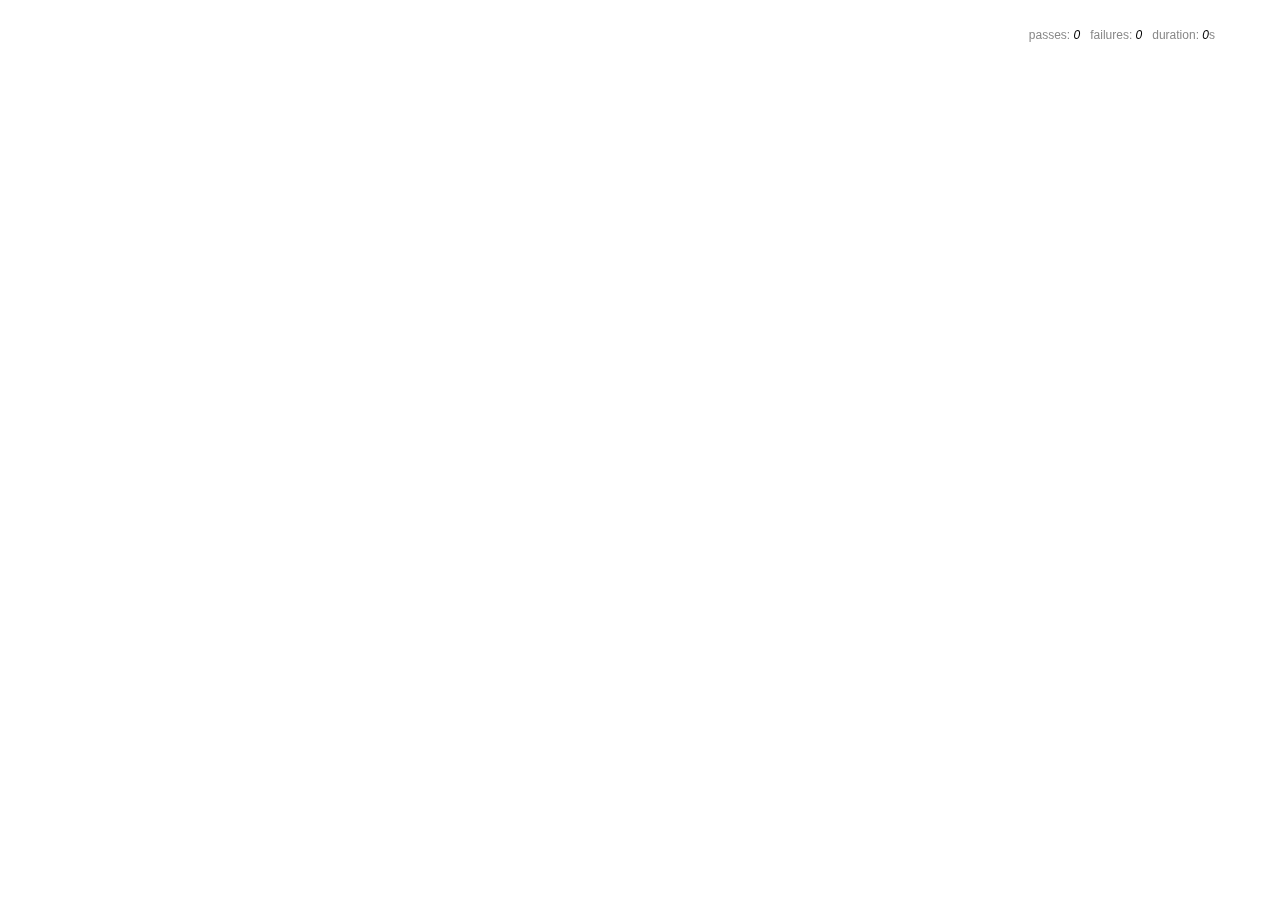
==== spec/test.html @ 6a2d5527 "adding and displaying working" ====
<!doctype html>
<html lang="en">
  <head>
    <meta charset="utf-8">
    <meta http-equiv="X-UA-Compatible" content="IE=edge">
    <meta name="viewport" content="width=device-width, initial-scale=1">
    <title>Mocha Spec Runner</title>
    <link rel="stylesheet" href="../bower_components/mocha/mocha.css">
  </head>
  <body>
    <div id="mocha">
      <div class="mocha-fixture hidden">
        <input id="displayoutput">
      </div>
    </div>

    <script src="../bower_components/mocha/mocha.js"></script>
    <script>mocha.setup('bdd');</script>
    <!-- http://mochajs.org/#interfaces -->
    <!-- 'tdd' provides suite(), test(), setup(), & teardown() -->
    <!-- 'bdd' provides describe(), it(), before(), after(), beforeEach(), & afterEach() -->

    <script src="../bower_components/chai/chai.js"></script>
    <script>
        var assert = chai.assert;
        var expect = chai.expect;
        var should = chai.should();
    </script>

    <!-- include source files here... -->
    <script src="../bower_components/jquery/dist/jquery.min.js"></script>
    <script src="../main.js"></script>

    <!-- include spec files here... -->
    <script src="test.js"></script>

    <script>mocha.run()</script>
  </body>
</html>
---- bower_components/mocha/mocha.css ----
@charset "utf-8";

body {
  margin:0;
}

#mocha {
  font: 20px/1.5 "Helvetica Neue", Helvetica, Arial, sans-serif;
  margin: 60px 50px;
}

#mocha ul,
#mocha li {
  margin: 0;
  padding: 0;
}

#mocha ul {
  list-style: none;
}

#mocha h1,
#mocha h2 {
  margin: 0;
}

#mocha h1 {
  margin-top: 15px;
  font-size: 1em;
  font-weight: 200;
}

#mocha h1 a {
  text-decoration: none;
  color: inherit;
}

#mocha h1 a:hover {
  text-decoration: underline;
}

#mocha .suite .suite h1 {
  margin-top: 0;
  font-size: .8em;
}

#mocha .hidden {
  display: none;
}

#mocha h2 {
  font-size: 12px;
  font-weight: normal;
  cursor: pointer;
}

#mocha .suite {
  margin-left: 15px;
}

#mocha .test {
  margin-left: 15px;
  overflow: hidden;
}

#mocha .test.pending:hover h2::after {
  content: '(pending)';
  font-family: arial, sans-serif;
}

#mocha .test.pass.medium .duration {
  background: #c09853;
}

#mocha .test.pass.slow .duration {
  background: #b94a48;
}

#mocha .test.pass::before {
  content: '✓';
  font-size: 12px;
  display: block;
  float: left;
  margin-right: 5px;
  color: #00d6b2;
}

#mocha .test.pass .duration {
  font-size: 9px;
  margin-left: 5px;
  padding: 2px 5px;
  color: #fff;
  -webkit-box-shadow: inset 0 1px 1px rgba(0,0,0,.2);
  -moz-box-shadow: inset 0 1px 1px rgba(0,0,0,.2);
  box-shadow: inset 0 1px 1px rgba(0,0,0,.2);
  -webkit-border-radius: 5px;
  -moz-border-radius: 5px;
  -ms-border-radius: 5px;
  -o-border-radius: 5px;
  border-radius: 5px;
}

#mocha .test.pass.fast .duration {
  display: none;
}

#mocha .test.pending {
  color: #0b97c4;
}

#mocha .test.pending::before {
  content: '◦';
  color: #0b97c4;
}

#mocha .test.fail {
  color: #c00;
}

#mocha .test.fail pre {
  color: black;
}

#mocha .test.fail::before {
  content: '✖';
  font-size: 12px;
  display: block;
  float: left;
  margin-right: 5px;
  color: #c00;
}

#mocha .test pre.error {
  color: #c00;
  max-height: 300px;
  overflow: auto;
}

/**
 * (1): approximate for browsers not supporting calc
 * (2): 42 = 2*15 + 2*10 + 2*1 (padding + margin + border)
 *      ^^ seriously
 */
#mocha .test pre {
  display: block;
  float: left;
  clear: left;
  font: 12px/1.5 monaco, monospace;
  margin: 5px;
  padding: 15px;
  border: 1px solid #eee;
  max-width: 85%; /*(1)*/
  max-width: calc(100% - 42px); /*(2)*/
  word-wrap: break-word;
  border-bottom-color: #ddd;
  -webkit-border-radius: 3px;
  -webkit-box-shadow: 0 1px 3px #eee;
  -moz-border-radius: 3px;
  -moz-box-shadow: 0 1px 3px #eee;
  border-radius: 3px;
}

#mocha .test h2 {
  position: relative;
}

#mocha .test a.replay {
  position: absolute;
  top: 3px;
  right: 0;
  text-decoration: none;
  vertical-align: middle;
  display: block;
  width: 15px;
  height: 15px;
  line-height: 15px;
  text-align: center;
  background: #eee;
  font-size: 15px;
  -moz-border-radius: 15px;
  border-radius: 15px;
  -webkit-transition: opacity 200ms;
  -moz-transition: opacity 200ms;
  transition: opacity 200ms;
  opacity: 0.3;
  color: #888;
}

#mocha .test:hover a.replay {
  opacity: 1;
}

#mocha-report.pass .test.fail {
  display: none;
}

#mocha-report.fail .test.pass {
  display: none;
}

#mocha-report.pending .test.pass,
#mocha-report.pending .test.fail {
  display: none;
}
#mocha-report.pending .test.pass.pending {
  display: block;
}

#mocha-error {
  color: #c00;
  font-size: 1.5em;
  font-weight: 100;
  letter-spacing: 1px;
}

#mocha-stats {
  position: fixed;
  top: 15px;
  right: 10px;
  font-size: 12px;
  margin: 0;
  color: #888;
  z-index: 1;
}

#mocha-stats .progress {
  float: right;
  padding-top: 0;
}

#mocha-stats em {
  color: black;
}

#mocha-stats a {
  text-decoration: none;
  color: inherit;
}

#mocha-stats a:hover {
  border-bottom: 1px solid #eee;
}

#mocha-stats li {
  display: inline-block;
  margin: 0 5px;
  list-style: none;
  padding-top: 11px;
}

#mocha-stats canvas {
  width: 40px;
  height: 40px;
}

#mocha code .comment { color: #ddd; }
#mocha code .init { color: #2f6fad; }
#mocha code .string { color: #5890ad; }
#mocha code .keyword { color: #8a6343; }
#mocha code .number { color: #2f6fad; }

@media screen and (max-device-width: 480px) {
  #mocha {
    margin: 60px 0px;
  }

  #mocha #stats {
    position: absolute;
  }
}
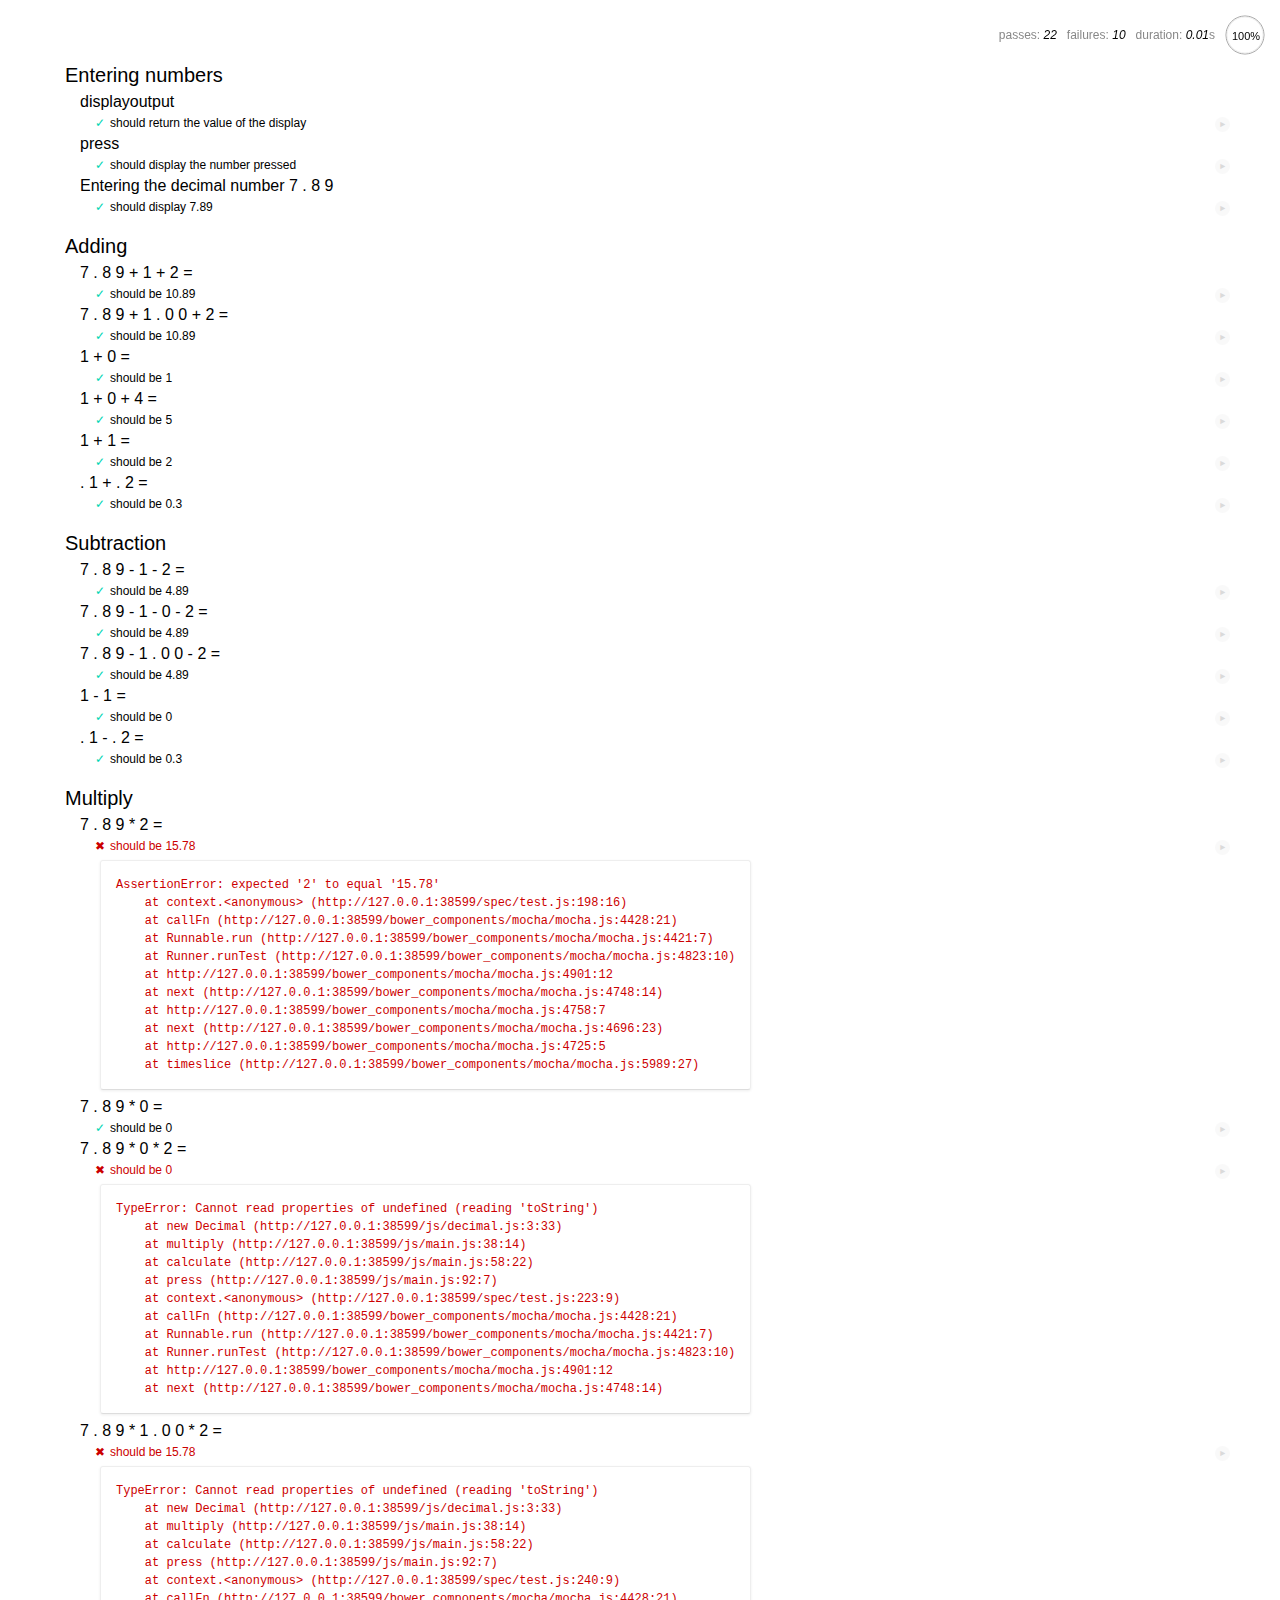
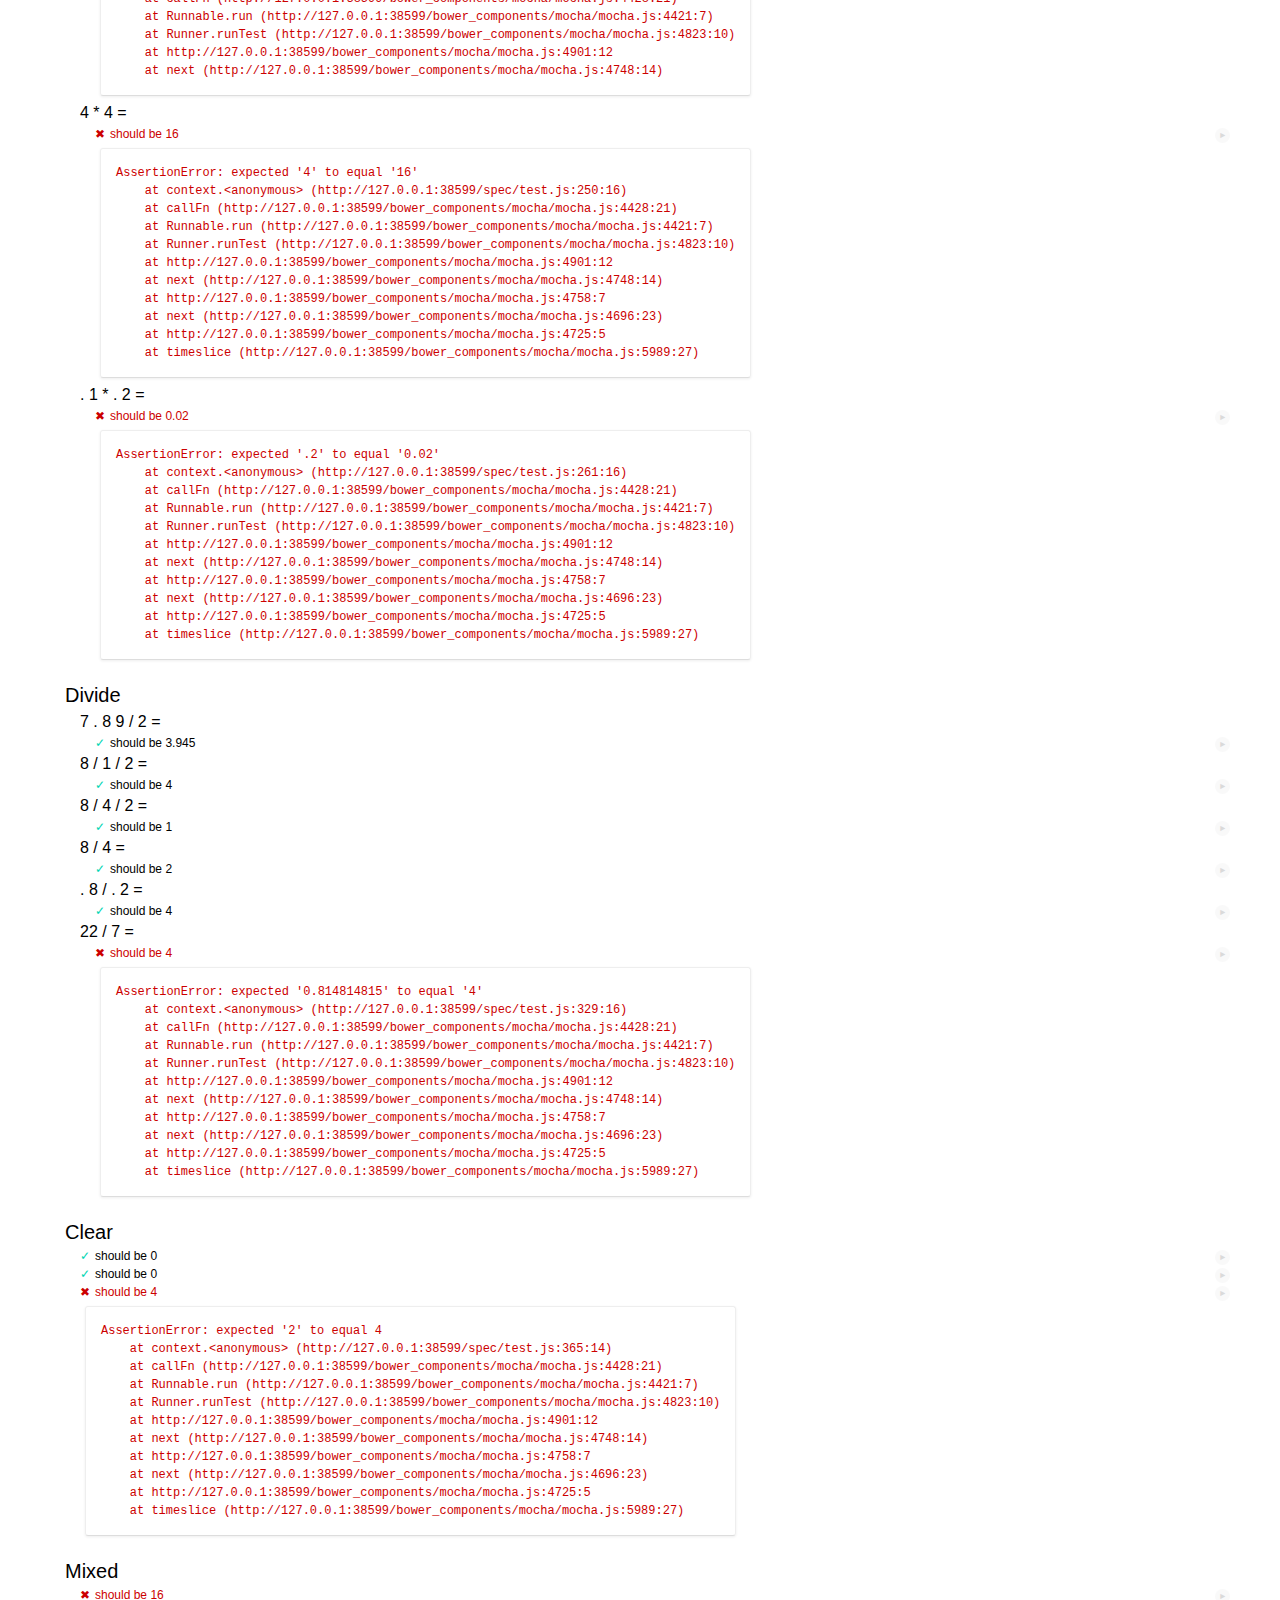
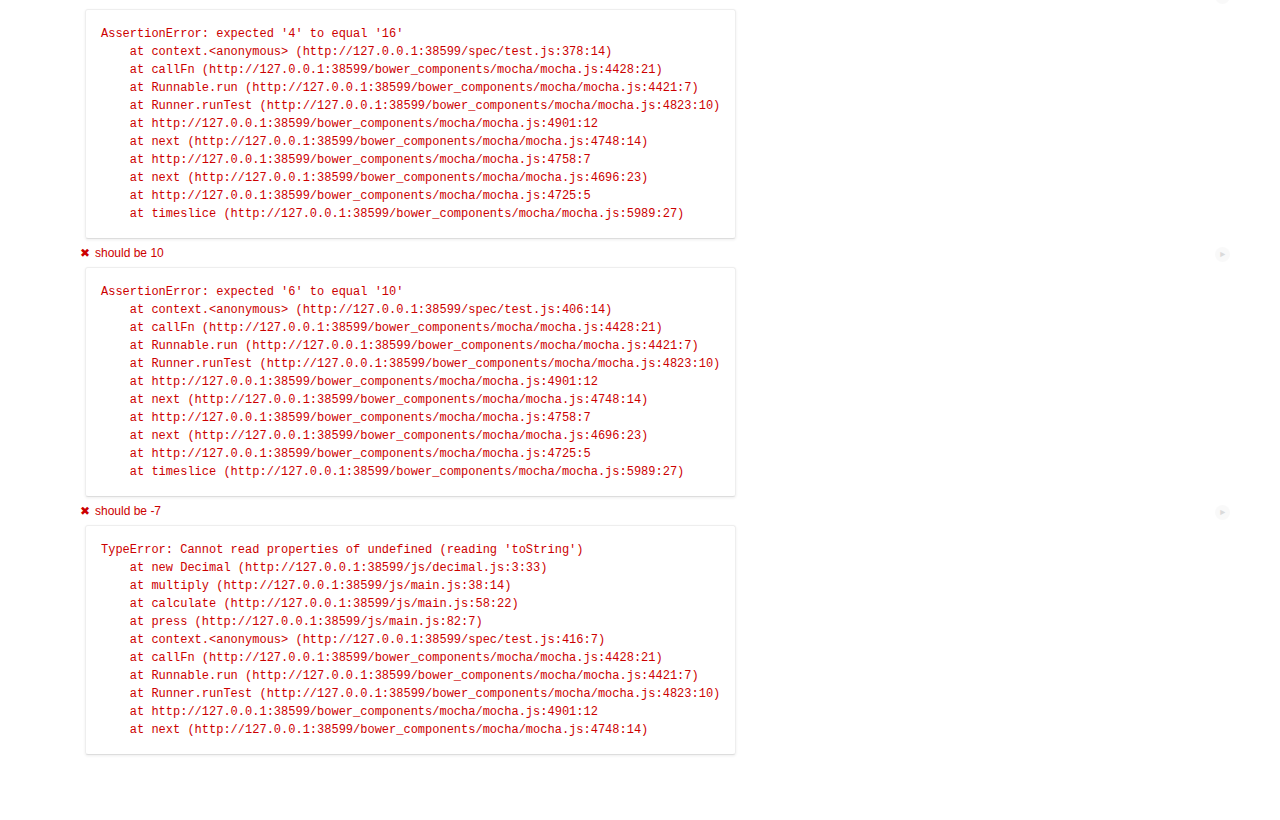
==== commit 7ba31d46: "implemented decimal.js library" ====
--- a/spec/test.html
+++ b/spec/test.html
@@ -29,11 +29,14 @@
 
     <!-- include source files here... -->
     <script src="../bower_components/jquery/dist/jquery.min.js"></script>
-    <script src="../main.js"></script>
+    <script src="../js/decimal.js"></script>
+    <script src="../js/main.js"></script>
+
 
     <!-- include spec files here... -->
     <script src="test.js"></script>
 
+
     <script>mocha.run()</script>
   </body>
 </html>
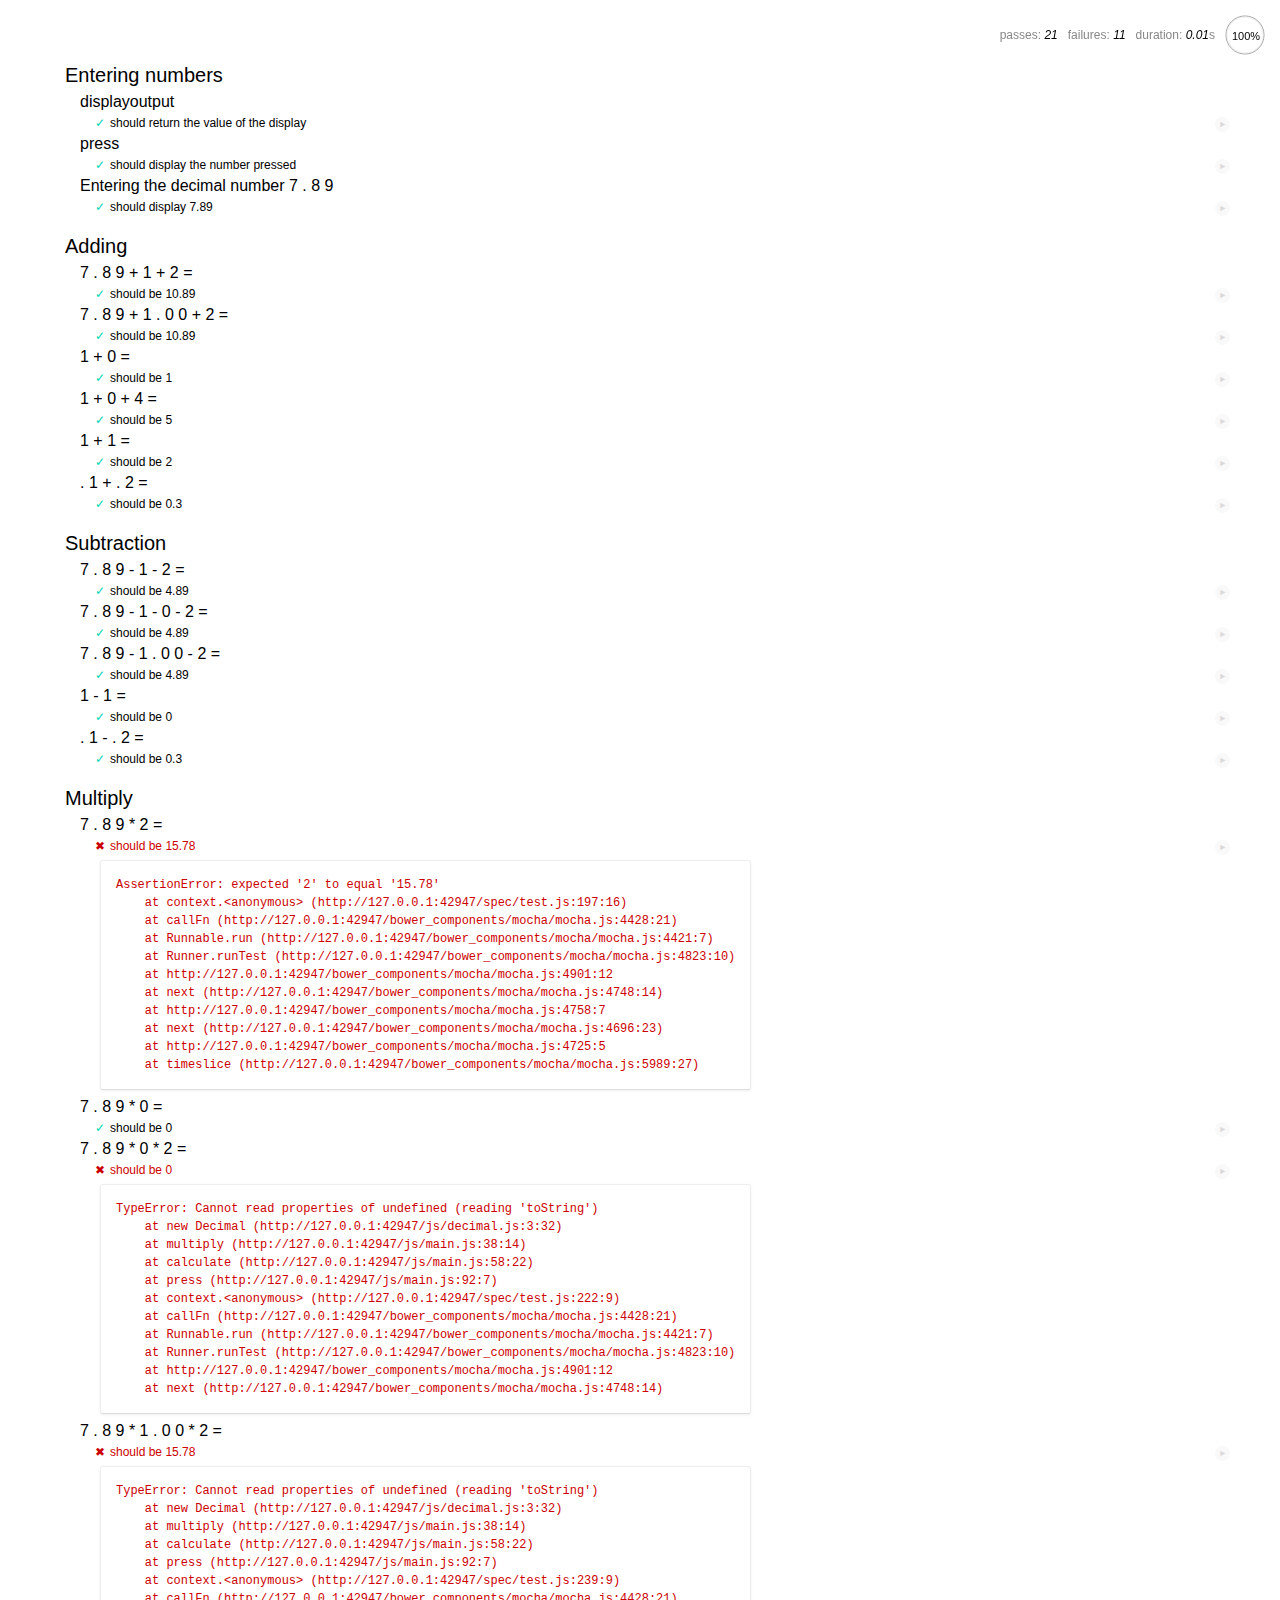
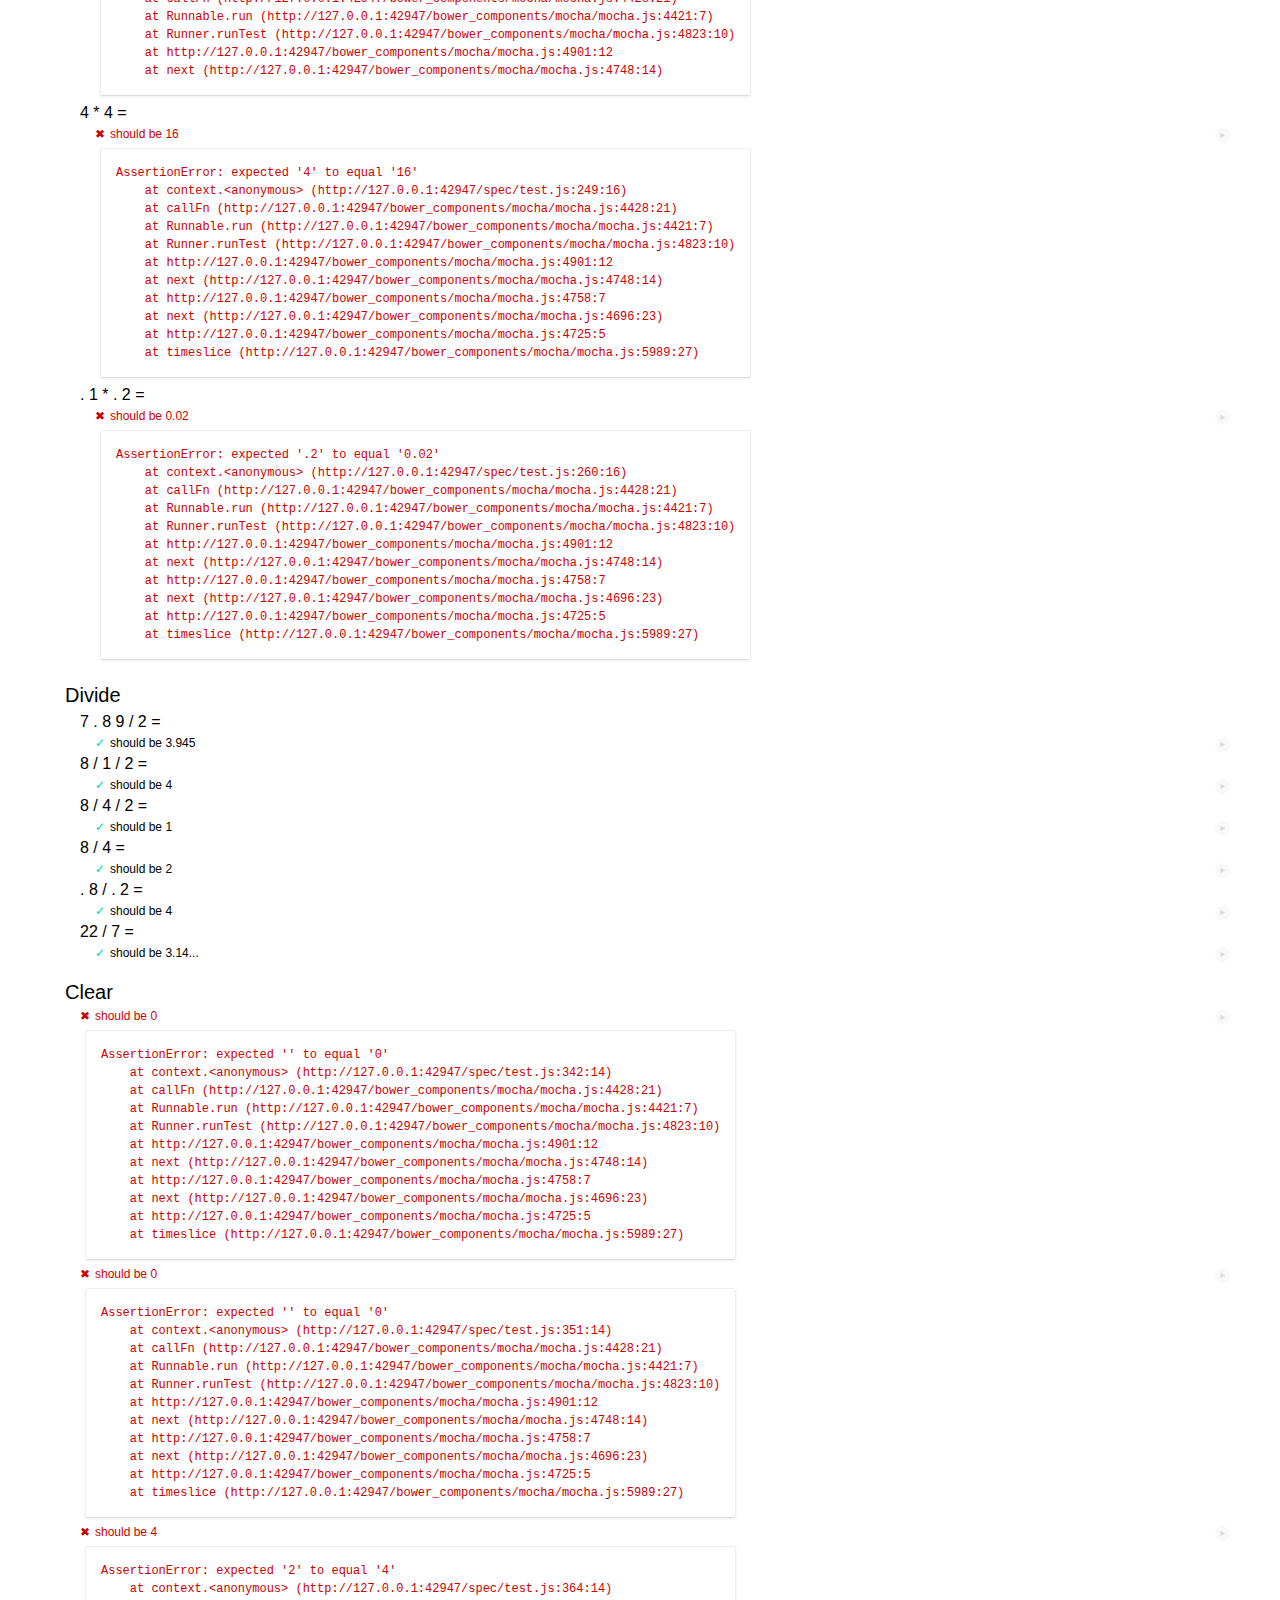
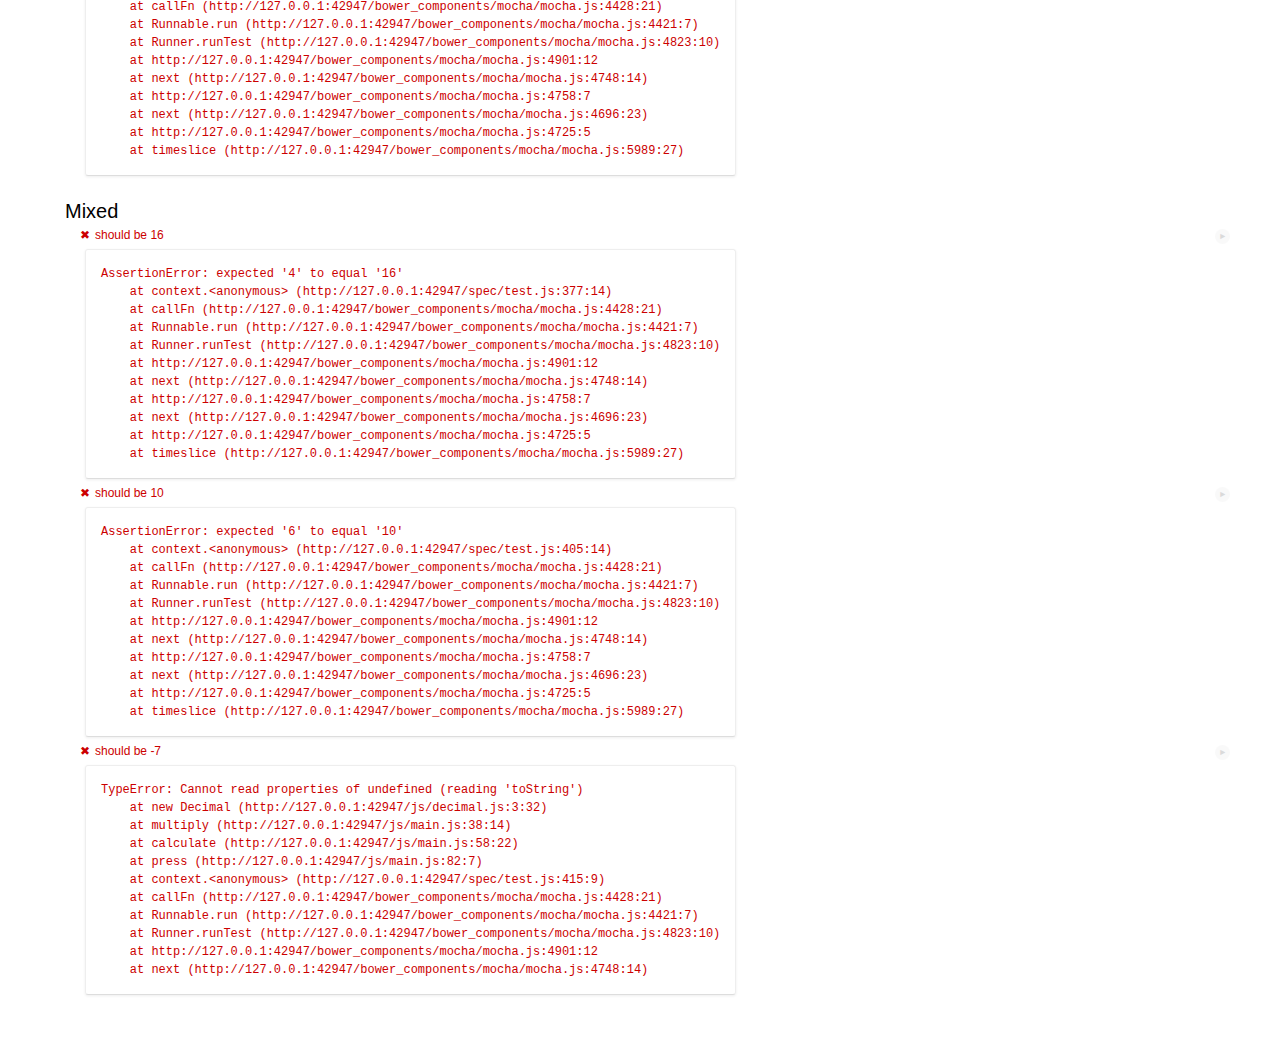
==== commit e85f4ad7: "added decimal.js & decimalTest.js" ====
--- a/spec/test.html
+++ b/spec/test.html
@@ -29,13 +29,12 @@
 
     <!-- include source files here... -->
     <script src="../bower_components/jquery/dist/jquery.min.js"></script>
+    <script src="../js/main.js"></script>
     <script src="../js/decimal.js"></script>
-    <script src="../js/main.js"></script>
-
 
     <!-- include spec files here... -->
     <script src="test.js"></script>
-
+    <!--<script src="decimalTest.js"></script>-->
 
     <script>mocha.run()</script>
   </body>
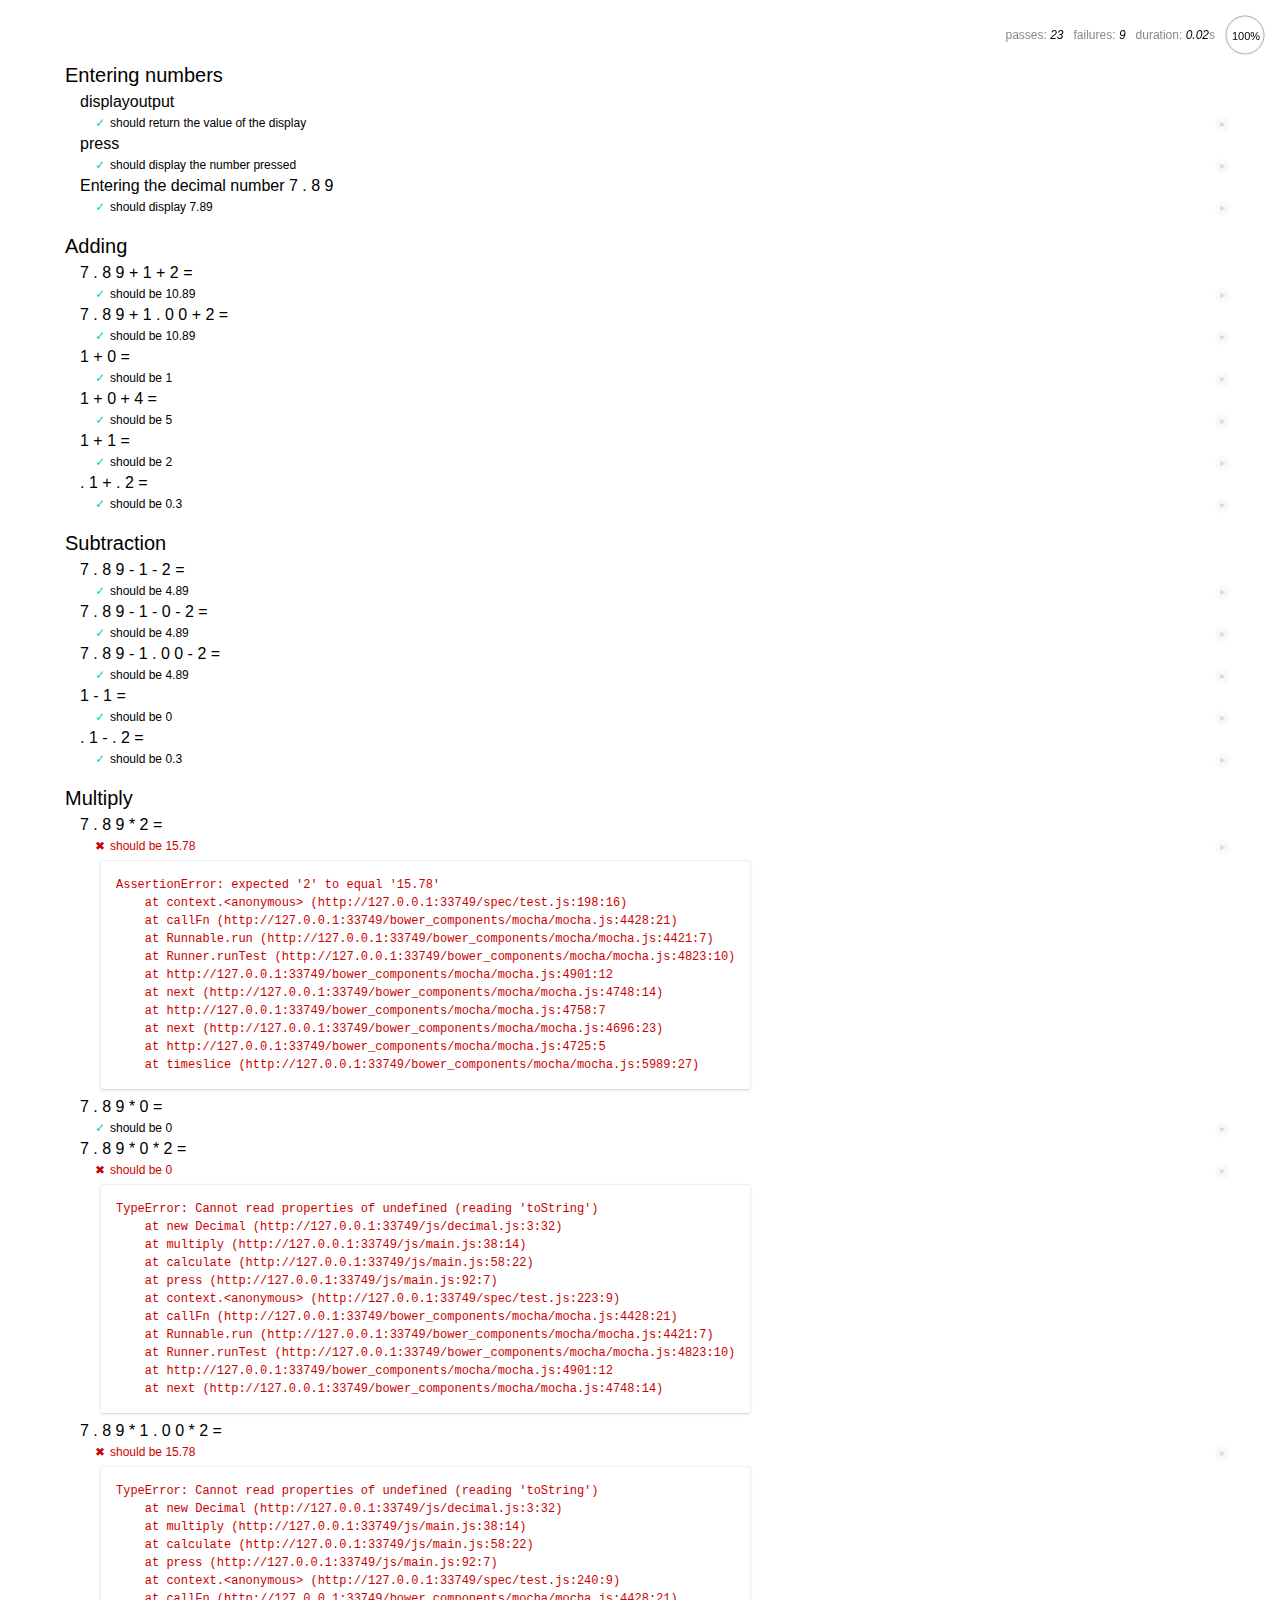
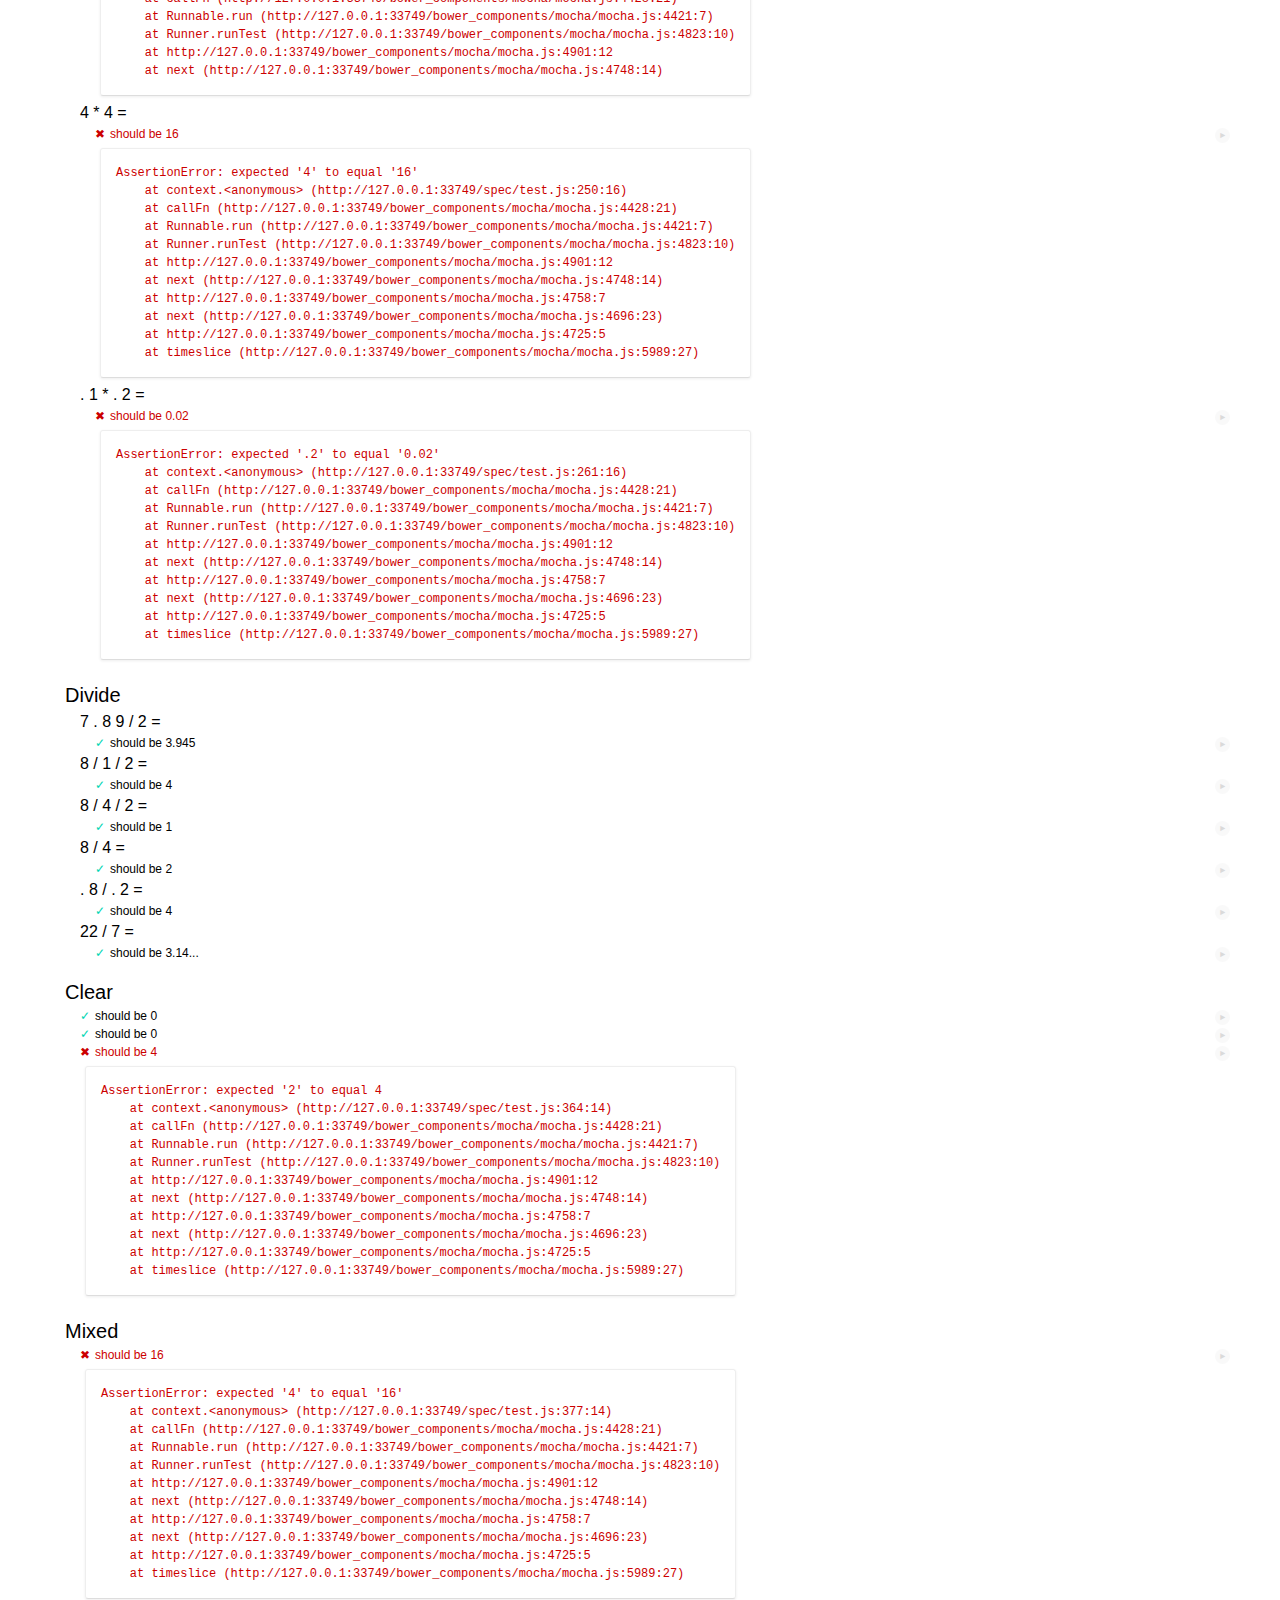
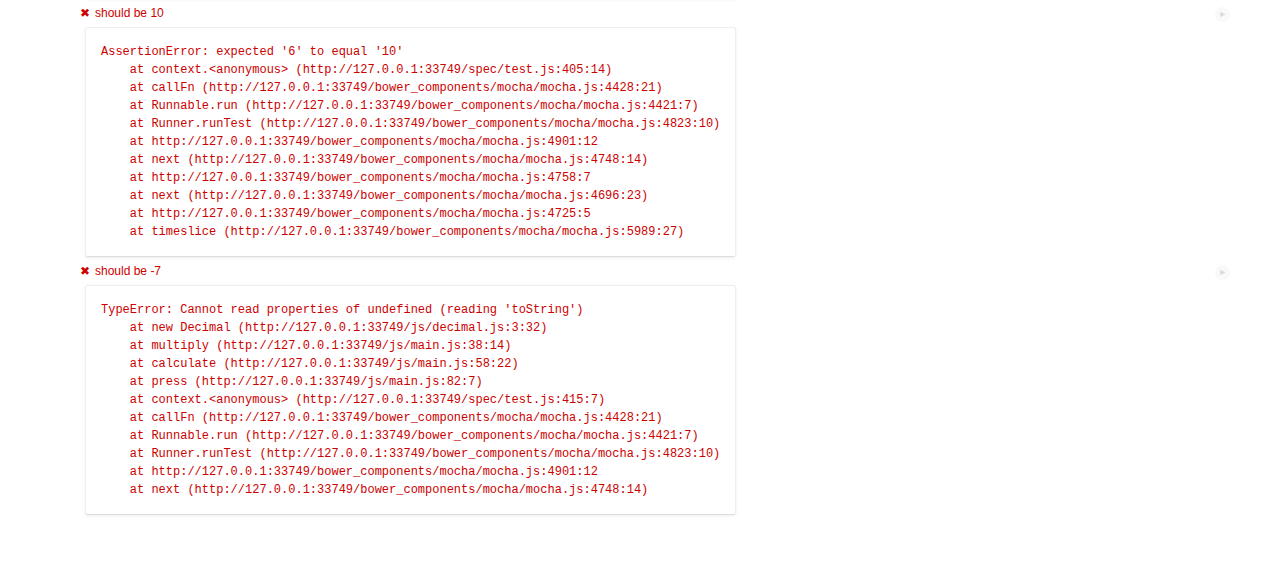
==== commit cb130e87: "merged docs" ====
--- a/spec/test.html
+++ b/spec/test.html
@@ -29,13 +29,16 @@
 
     <!-- include source files here... -->
     <script src="../bower_components/jquery/dist/jquery.min.js"></script>
+    <script src="../js/decimal.js"></script>
     <script src="../js/main.js"></script>
     <script src="../js/decimal.js"></script>
+
 
     <!-- include spec files here... -->
     <script src="test.js"></script>
     <!--<script src="decimalTest.js"></script>-->
 
+
     <script>mocha.run()</script>
   </body>
 </html>
